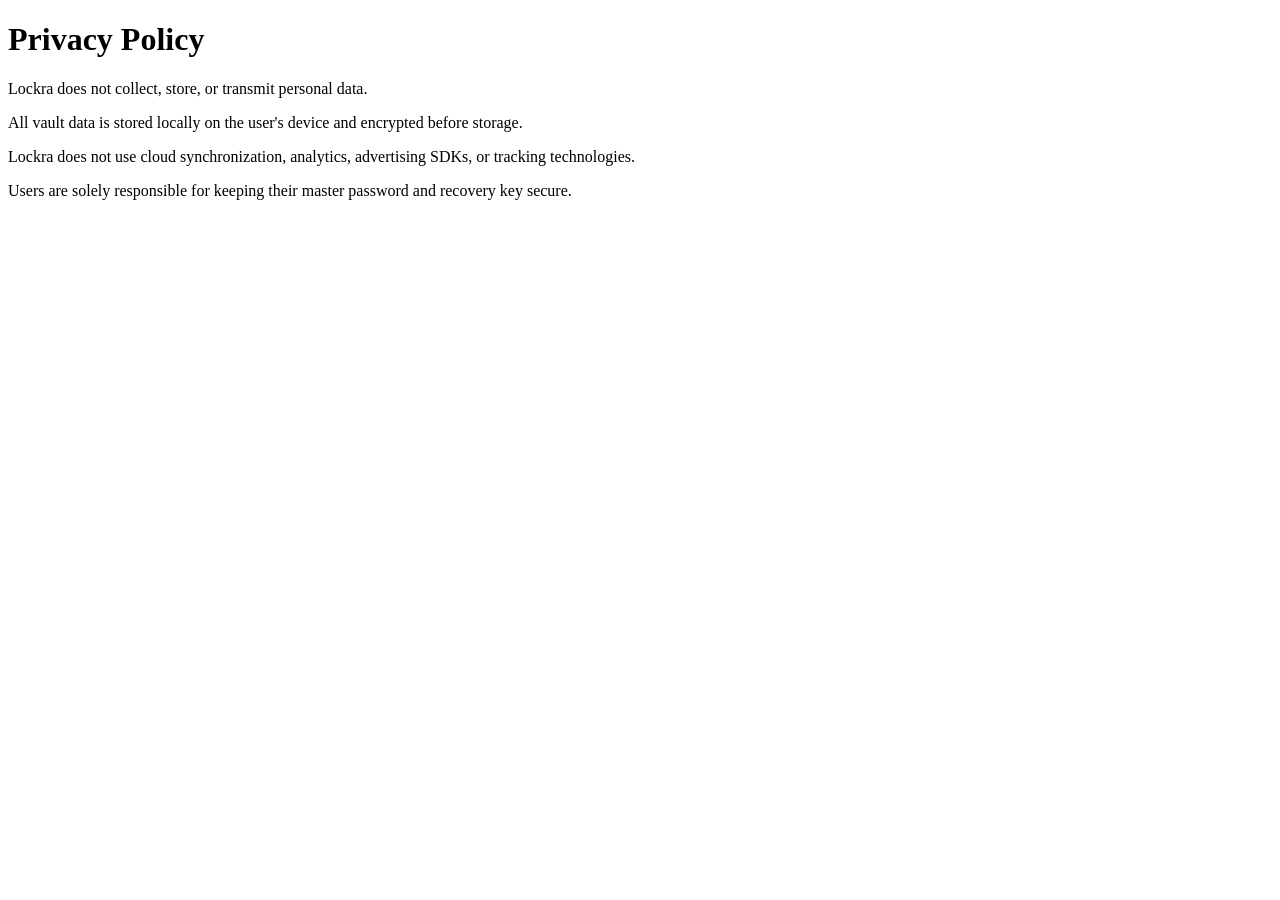
==== privacy/index.html @ 3d7f8a07 "Update path" ====
<!DOCTYPE html>
<html lang="en">

<head>
    <meta charset="UTF-8" />
    <meta name="viewport" content="width=device-width, initial-scale=1.0" />
    <title>Lockra Privacy Policy</title>
</head>

<body>
    <h1>Privacy Policy</h1>

    <p>Lockra does not collect, store, or transmit personal data.</p>

    <p>
        All vault data is stored locally on the user's device and encrypted before storage.
    </p>

    <p>
        Lockra does not use cloud synchronization, analytics, advertising SDKs, or tracking technologies.
    </p>

    <p>
        Users are solely responsible for keeping their master password and recovery key secure.
    </p>
</body>

</html>
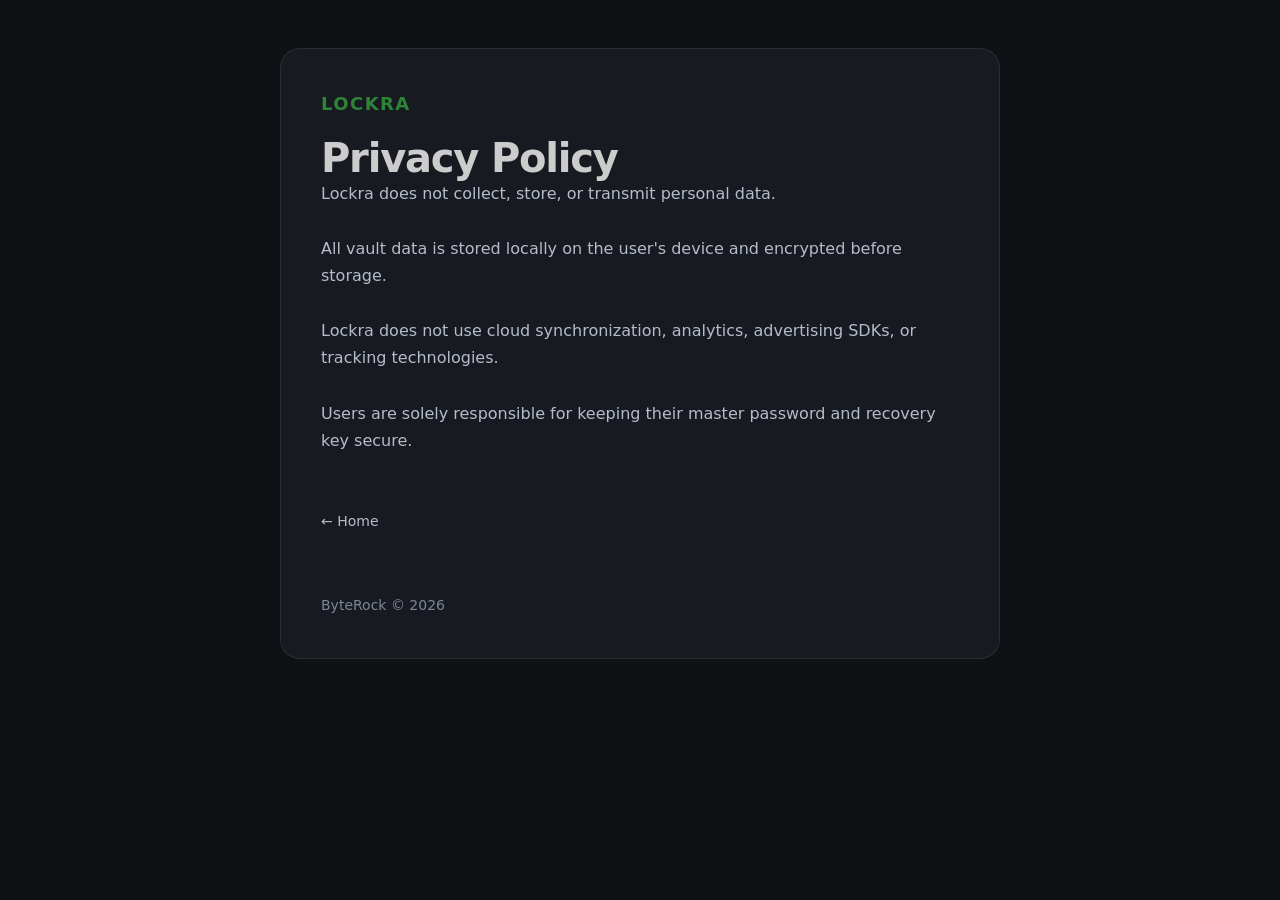
==== commit a9f9e9f6: "Add styles" ====
--- a/privacy/index.html
+++ b/privacy/index.html
@@ -4,25 +4,59 @@
 <head>
     <meta charset="UTF-8" />
     <meta name="viewport" content="width=device-width, initial-scale=1.0" />
+
     <title>Lockra Privacy Policy</title>
+
+    <link rel="stylesheet" href="/styles.css">
 </head>
 
 <body>
-    <h1>Privacy Policy</h1>
 
-    <p>Lockra does not collect, store, or transmit personal data.</p>
+    <main class="container">
+        <section class="card">
+            <div class="brand">Lockra</div>
 
-    <p>
-        All vault data is stored locally on the user's device and encrypted before storage.
-    </p>
+            <h1>Privacy Policy</h1>
 
-    <p>
-        Lockra does not use cloud synchronization, analytics, advertising SDKs, or tracking technologies.
-    </p>
+            <!-- <div class="subtitle">
+                Last updated — May 2026
+            </div> -->
 
-    <p>
-        Users are solely responsible for keeping their master password and recovery key secure.
-    </p>
+            <div class="section">
+                <p>
+                    Lockra does not collect, store, or transmit personal data.
+                </p>
+            </div>
+
+            <div class="section">
+                <p>
+                    All vault data is stored locally on the user's device and encrypted before storage.
+                </p>
+            </div>
+
+            <div class="section">
+                <p>
+                    Lockra does not use cloud synchronization, analytics, advertising SDKs, or tracking technologies.
+                </p>
+            </div>
+
+            <div class="section">
+                <p>
+                    Users are solely responsible for keeping their master password and recovery key secure.
+                </p>
+            </div>
+
+            <a class="back-link" href="/">
+                ← Home
+            </a>
+
+            <footer>
+                ByteRock © 2026
+            </footer>
+
+        </section>
+    </main>
+
 </body>
 
 </html>
--- a/styles.css
+++ b/styles.css
@@ -0,0 +1,165 @@
+:root {
+    --background: #0f1115;
+    --surface: #171a21;
+    --text-primary: #cccccc;
+    --text-secondary: #b5bcc9;
+    --text-brand: #2d8437;
+    --border: rgba(255, 255, 255, 0.08);
+}
+
+* {
+    box-sizing: border-box;
+}
+
+body {
+    margin: 0;
+    padding: 48px 24px;
+    background: var(--background);
+    color: var(--text-primary);
+
+    font-family:
+        Inter,
+        system-ui,
+        -apple-system,
+        BlinkMacSystemFont,
+        "Segoe UI",
+        sans-serif;
+
+    line-height: 1.7;
+}
+
+.container {
+    max-width: 720px;
+    margin: 0 auto;
+}
+
+.card {
+    background: var(--surface);
+    border: 1px solid var(--border);
+    border-radius: 20px;
+
+    padding: 40px;
+}
+
+.brand {
+    font-size: 18px;
+    font-weight: 600;
+    letter-spacing: 0.08em;
+    text-transform: uppercase;
+
+    color: var(--text-brand);
+
+    margin-bottom: 16px;
+}
+
+h1 {
+    margin: 0;
+    font-size: 40px;
+    line-height: 1.1;
+    letter-spacing: -0.03em;
+}
+
+.subtitle {
+    margin-top: 14px;
+    margin-bottom: 40px;
+
+    color: var(--text-secondary);
+    font-size: 16px;
+}
+
+.section {
+    margin-bottom: 28px;
+}
+
+p {
+    margin: 0;
+    color: var(--text-secondary);
+    font-size: 16px;
+}
+
+footer {
+    margin-top: 32px;
+
+    color: #7d8596;
+    font-size: 14px;
+}
+
+@media (max-width: 640px) {
+    body {
+        padding: 24px 16px;
+    }
+
+    .card {
+        padding: 28px;
+        border-radius: 16px;
+    }
+
+    h1 {
+        font-size: 32px;
+    }
+}
+
+.hero {
+    text-align: left;
+}
+
+.actions {
+    margin-top: 36px;
+}
+
+.button {
+    display: inline-flex;
+    align-items: center;
+    justify-content: center;
+
+    padding: 14px 20px;
+
+    border-radius: 12px;
+
+    text-decoration: none;
+
+    font-size: 15px;
+    font-weight: 600;
+
+    transition:
+        transform 0.18s ease,
+        opacity 0.18s ease,
+        background 0.18s ease;
+}
+
+.button:hover {
+    transform: translateY(-1px);
+    opacity: 0.96;
+}
+
+.button.primary {
+    background: #f5f7fa;
+    color: #0f1115;
+}
+
+.button.primary:visited {
+    color: #0f1115;
+}
+
+.back-link {
+    display: inline-flex;
+    align-items: center;
+
+    margin: 28px 0px 28px 0px;
+
+    color: var(--text-secondary);
+
+    text-decoration: none;
+
+    font-size: 14px;
+    font-weight: 500;
+
+    transition:
+        opacity 0.18s ease,
+        transform 0.18s ease;
+}
+
+.back-link:hover {
+    opacity: 0.9;
+    transform: translateX(-1px);
+}
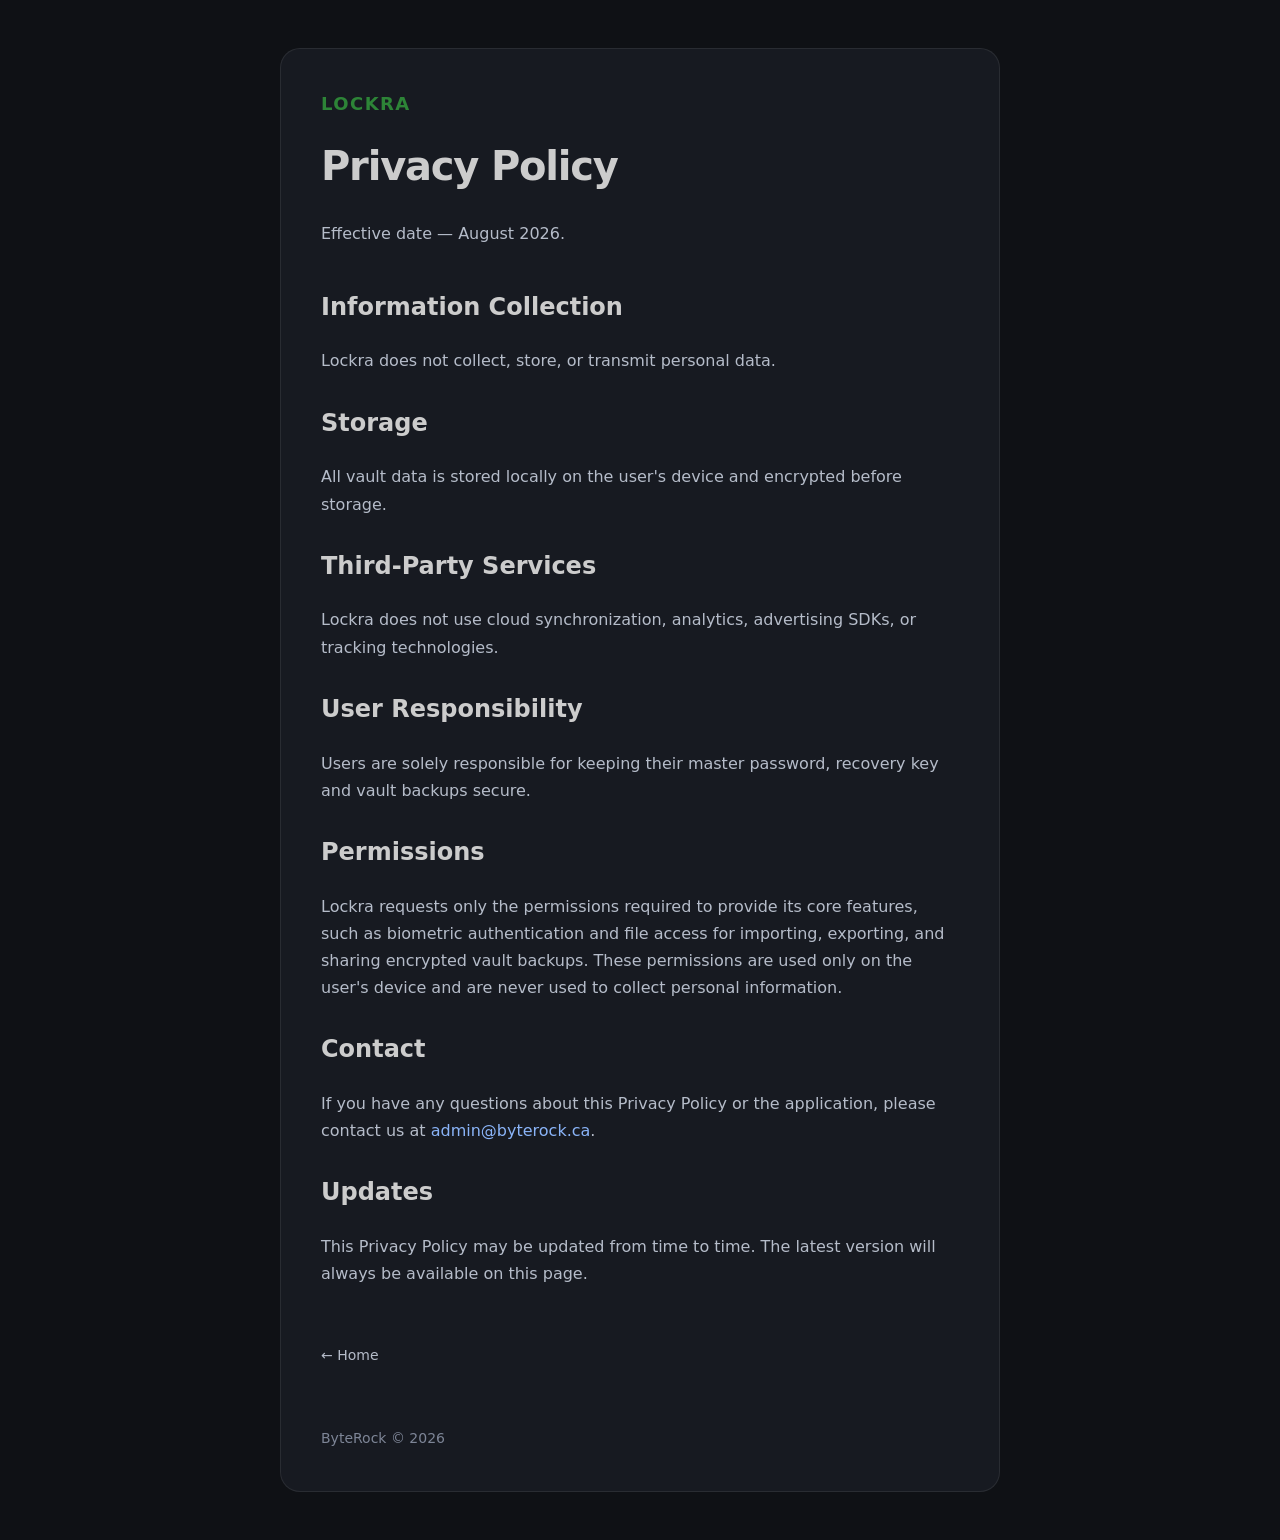
==== commit 8120672d: "Update privacy" ====
--- a/privacy/index.html
+++ b/privacy/index.html
@@ -16,33 +16,67 @@
         <section class="card">
             <div class="brand">Lockra</div>
 
-            <h1>Privacy Policy</h1>
+            <div class="header">
+                <h1>Privacy Policy</h1>
+            </div>
 
-            <!-- <div class="subtitle">
-                Last updated — May 2026
-            </div> -->
+            <div class="subtitle">
+                Effective date — August 2026.
+            </div>
 
             <div class="section">
+                <h2>Information Collection</h2>
                 <p>
                     Lockra does not collect, store, or transmit personal data.
                 </p>
             </div>
 
             <div class="section">
+                <h2>Storage</h2>
                 <p>
                     All vault data is stored locally on the user's device and encrypted before storage.
                 </p>
             </div>
 
             <div class="section">
+                <h2>Third-Party Services</h2>
                 <p>
                     Lockra does not use cloud synchronization, analytics, advertising SDKs, or tracking technologies.
                 </p>
             </div>
 
             <div class="section">
+                <h2>User Responsibility</h2>
                 <p>
-                    Users are solely responsible for keeping their master password and recovery key secure.
+                    Users are solely responsible for keeping their master password, recovery key and vault backups
+                    secure.
+                </p>
+            </div>
+
+            <div class="section">
+                <h2>Permissions</h2>
+                <p>
+                    Lockra requests only the permissions required to provide its core features,
+                    such as biometric authentication and file access for importing, exporting,
+                    and sharing encrypted vault backups. These permissions are used only on
+                    the user's device and are never used to collect personal information.
+                </p>
+            </div>
+
+            <div class="section">
+                <h2>Contact</h2>
+                <p>
+                    If you have any questions about this Privacy Policy or the application,
+                    please contact us at
+                    <a href="mailto:admin@byterock.ca">admin@byterock.ca</a>.
+                </p>
+            </div>
+
+            <div class="section">
+                <h2>Updates</h2>
+                <p>
+                    This Privacy Policy may be updated from time to time.
+                    The latest version will always be available on this page.
                 </p>
             </div>
 
--- a/styles.css
+++ b/styles.css
@@ -49,7 +49,7 @@
 
     color: var(--text-brand);
 
-    margin-bottom: 16px;
+    margin-bottom: 24px;
 }
 
 h1 {
@@ -67,8 +67,21 @@
     font-size: 16px;
 }
 
+.header {
+    margin-bottom: 32px;
+}
+
 .section {
     margin-bottom: 28px;
+}
+
+.section a {
+    color: #8ab4f8;
+    text-decoration: none;
+}
+
+.section a:hover {
+    text-decoration: underline;
 }
 
 p {
